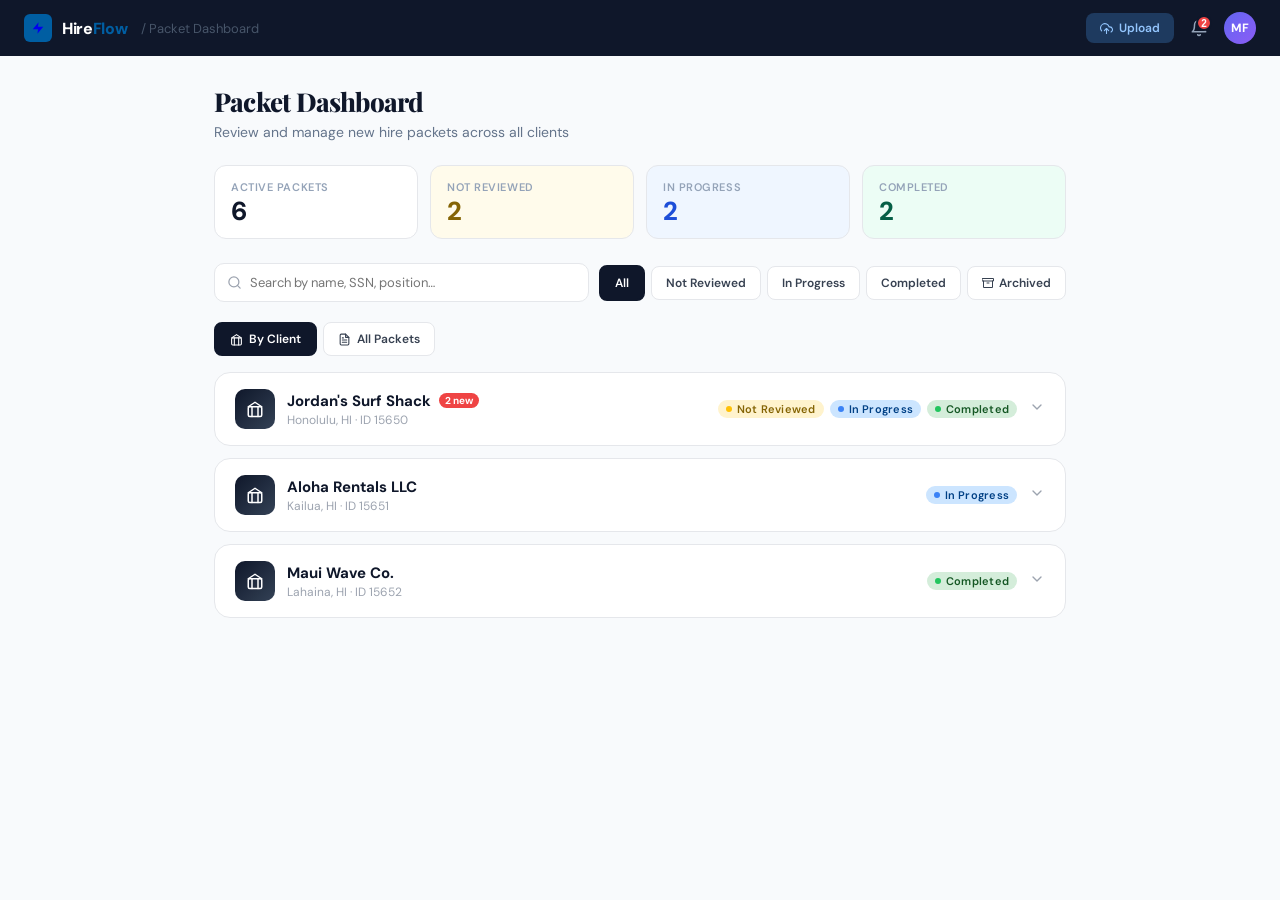
==== templates/dashboard.html @ 4848583f "Add packet dashboard as home screen with screenshots - Add dashboard.html: full packet management UI" ====
<!DOCTYPE html>
<html lang="en">
<head>
    <meta charset="UTF-8">
    <meta name="viewport" content="width=device-width, initial-scale=1.0">
    <title>HireFlow — Packet Dashboard</title>
    <link rel="preconnect" href="https://fonts.googleapis.com">
    <link rel="preconnect" href="https://fonts.gstatic.com" crossorigin>
    <link href="https://fonts.googleapis.com/css2?family=DM+Sans:wght@400;500;600;700;800&family=Playfair+Display:wght@700;800&display=swap" rel="stylesheet">
    <style>
        *, *::before, *::after { margin: 0; padding: 0; box-sizing: border-box; }
        ::-webkit-scrollbar { width: 6px; }
        ::-webkit-scrollbar-track { background: transparent; }
        ::-webkit-scrollbar-thumb { background: #E2E8F0; border-radius: 3px; }
        input:focus, textarea:focus { outline: none; }

        body {
            font-family: 'DM Sans', 'Segoe UI', system-ui, sans-serif;
            background: #F8FAFC;
            min-height: 100vh;
            color: #0F172A;
        }

        /* ── Header ── */
        .header {
            background: #0F172A;
            padding: 0 24px;
            height: 56px;
            display: flex;
            align-items: center;
            justify-content: space-between;
            position: sticky;
            top: 0;
            z-index: 100;
        }
        .header-left {
            display: flex;
            align-items: center;
            gap: 10px;
        }
        .logo {
            display: flex;
            align-items: center;
            gap: 10px;
            text-decoration: none;
        }
        .logo-icon {
            width: 28px;
            height: 28px;
            border-radius: 6px;
            background: #005EA2;
            display: flex;
            align-items: center;
            justify-content: center;
        }
        .logo-icon svg {
            width: 14px;
            height: 14px;
            fill: #fff;
        }
        .logo-wordmark {
            color: #fff;
            font-weight: 800;
            font-size: 16px;
            letter-spacing: -0.02em;
        }
        .logo-wordmark span {
            color: #005EA2;
        }
        .header-breadcrumb {
            color: #475569;
            font-size: 13px;
            margin-left: 4px;
        }
        .header-right {
            display: flex;
            align-items: center;
            gap: 8px;
        }
        .btn-upload {
            display: flex;
            align-items: center;
            gap: 6px;
            padding: 7px 14px;
            background: #1E3A5F;
            border: none;
            border-radius: 8px;
            color: #93C5FD;
            cursor: pointer;
            font-size: 12px;
            font-weight: 600;
            font-family: inherit;
            text-decoration: none;
        }
        .btn-upload:hover { background: #254a73; }
        .notif-wrapper { position: relative; }
        .btn-notif {
            position: relative;
            background: none;
            border: none;
            cursor: pointer;
            padding: 8px;
            border-radius: 8px;
            color: #94A3B8;
            display: flex;
            align-items: center;
        }
        .btn-notif:hover { background: rgba(255,255,255,0.05); }
        .notif-badge {
            position: absolute;
            top: 4px;
            right: 4px;
            width: 16px;
            height: 16px;
            border-radius: 50%;
            background: #EF4444;
            color: #fff;
            font-size: 10px;
            font-weight: 800;
            display: flex;
            align-items: center;
            justify-content: center;
            border: 2px solid #0F172A;
        }
        .avatar {
            width: 32px;
            height: 32px;
            border-radius: 50%;
            background: linear-gradient(135deg, #6366F1, #8B5CF6);
            display: flex;
            align-items: center;
            justify-content: center;
            cursor: pointer;
            color: #fff;
            font-size: 12px;
            font-weight: 700;
        }

        /* ── Notification Panel ── */
        .notif-panel {
            position: absolute;
            top: 52px;
            right: 0;
            width: 340px;
            background: #fff;
            border-radius: 14px;
            box-shadow: 0 8px 40px rgba(0,0,0,0.16);
            z-index: 999;
            overflow: hidden;
            border: 1px solid #E5E7EB;
            display: none;
        }
        .notif-panel.open { display: block; }
        .notif-panel-header {
            padding: 16px 18px 12px;
            border-bottom: 1px solid #F3F4F6;
            display: flex;
            justify-content: space-between;
            align-items: center;
        }
        .notif-panel-header span { font-weight: 700; font-size: 14px; color: #111; }
        .notif-panel-body { max-height: 320px; overflow-y: auto; }
        .notif-item {
            padding: 12px 18px;
            border-bottom: 1px solid #F9FAFB;
            cursor: pointer;
            transition: background .15s;
        }
        .notif-item:hover { background: #F9FAFB; }
        .notif-empty { padding: 24px 18px; color: #9CA3AF; font-size: 13px; text-align: center; }

        /* ── Main Content ── */
        .main-content {
            max-width: 900px;
            margin: 0 auto;
            padding: 28px 24px;
        }
        .page-title {
            font-size: 26px;
            font-weight: 800;
            color: #0F172A;
            margin: 0;
            font-family: 'Playfair Display', Georgia, serif;
            letter-spacing: -0.03em;
        }
        .page-subtitle {
            margin: 4px 0 0;
            color: #64748B;
            font-size: 14px;
        }

        /* ── Stats Grid ── */
        .stat-grid {
            display: grid;
            grid-template-columns: repeat(4, 1fr);
            gap: 12px;
            margin: 24px 0;
        }
        .stat-card {
            border: 1px solid #E5E7EB;
            border-radius: 12px;
            padding: 14px 16px;
        }
        .stat-label {
            font-size: 11px;
            color: #94A3B8;
            font-weight: 600;
            text-transform: uppercase;
            letter-spacing: 0.05em;
        }
        .stat-value {
            font-size: 26px;
            font-weight: 800;
            margin-top: 4px;
            line-height: 1;
        }

        /* ── Search + Filter Bar ── */
        .toolbar {
            display: flex;
            gap: 10px;
            margin-bottom: 20px;
            flex-wrap: wrap;
        }
        .search-box {
            flex: 1;
            min-width: 200px;
            display: flex;
            align-items: center;
            gap: 8px;
            background: #fff;
            border: 1.5px solid #E5E7EB;
            border-radius: 10px;
            padding: 0 12px;
        }
        .search-box input {
            flex: 1;
            border: none;
            background: transparent;
            font-size: 13px;
            color: #0F172A;
            padding: 10px 0;
            font-family: inherit;
        }
        .btn-clear {
            background: none;
            border: none;
            cursor: pointer;
            color: #9CA3AF;
            padding: 0;
            display: none;
        }
        .btn-clear.visible { display: block; }
        .filter-group {
            display: flex;
            gap: 6px;
            align-items: center;
            flex-wrap: wrap;
        }
        .btn-filter {
            padding: 8px 14px;
            border-radius: 8px;
            font-size: 12px;
            font-weight: 600;
            cursor: pointer;
            border: 1.5px solid #E5E7EB;
            background: #fff;
            color: #374151;
            transition: all .15s;
            font-family: inherit;
        }
        .btn-filter.active {
            border: 2px solid #0F172A;
            background: #0F172A;
            color: #fff;
        }
        .btn-archived {
            display: flex;
            align-items: center;
            gap: 5px;
        }
        .btn-archived.active {
            border-color: #6B7280;
            background: #6B7280;
            color: #fff;
        }

        /* ── View Toggle ── */
        .view-toggle {
            display: flex;
            gap: 6px;
            margin-bottom: 16px;
        }
        .btn-view {
            display: flex;
            align-items: center;
            gap: 6px;
            padding: 7px 14px;
            border-radius: 8px;
            border: 1.5px solid #E5E7EB;
            background: #fff;
            color: #374151;
            font-size: 12px;
            font-weight: 600;
            cursor: pointer;
            font-family: inherit;
        }
        .btn-view.active {
            border: 2px solid #0F172A;
            background: #0F172A;
            color: #fff;
        }

        /* ── Client Card ── */
        .client-list { display: flex; flex-direction: column; gap: 12px; }
        .client-card {
            background: #fff;
            border-radius: 16px;
            overflow: hidden;
            border: 1px solid #E5E7EB;
            transition: box-shadow .2s;
        }
        .client-card:hover { box-shadow: 0 4px 20px rgba(0,0,0,0.07); }
        .client-header {
            display: flex;
            align-items: center;
            justify-content: space-between;
            padding: 16px 20px;
            cursor: pointer;
            user-select: none;
        }
        .client-header-left {
            display: flex;
            align-items: center;
            gap: 12px;
        }
        .client-icon {
            width: 40px;
            height: 40px;
            border-radius: 10px;
            background: linear-gradient(135deg, #0F172A, #334155);
            display: flex;
            align-items: center;
            justify-content: center;
            flex-shrink: 0;
        }
        .client-name {
            font-weight: 700;
            font-size: 15px;
            color: #0F172A;
        }
        .client-meta {
            font-size: 12px;
            color: #9CA3AF;
            margin-top: 1px;
        }
        .badge-new {
            background: #EF4444;
            color: #fff;
            font-size: 10px;
            font-weight: 700;
            padding: 1px 6px;
            border-radius: 20px;
            margin-left: 8px;
        }
        .client-header-right {
            display: flex;
            align-items: center;
            gap: 12px;
        }
        .client-statuses { display: flex; gap: 6px; }
        .chevron-icon {
            color: #9CA3AF;
            transition: transform .2s;
        }
        .chevron-icon.open { transform: rotate(180deg); }

        /* ── Packet rows ── */
        .client-packets { border-top: 1px solid #F3F4F6; display: none; }
        .client-packets.open { display: block; }
        .packet-row {
            display: flex;
            align-items: center;
            justify-content: space-between;
            padding: 12px 20px 12px 72px;
            cursor: pointer;
            transition: background .15s;
        }
        .packet-row:hover { background: #F9FAFB; }
        .packet-row + .packet-row { border-top: 1px solid #F9FAFB; }
        .packet-row-left {
            display: flex;
            align-items: center;
            gap: 12px;
        }
        .packet-avatar {
            width: 32px;
            height: 32px;
            border-radius: 8px;
            background: #F1F5F9;
            display: flex;
            align-items: center;
            justify-content: center;
        }
        .packet-name { font-size: 13px; font-weight: 600; color: #0F172A; }
        .packet-meta { font-size: 11px; color: #9CA3AF; margin-top: 1px; }
        .packet-meta .missing { color: #D97706; margin-left: 6px; }
        .packet-row-right {
            display: flex;
            align-items: center;
            gap: 12px;
        }
        .packet-time { font-size: 11px; color: #CBD5E1; }

        /* ── All Packets View ── */
        .all-packets {
            background: #fff;
            border-radius: 16px;
            border: 1px solid #E5E7EB;
            overflow: hidden;
        }
        .all-packet-row {
            display: flex;
            align-items: center;
            justify-content: space-between;
            padding: 14px 20px;
            cursor: pointer;
            transition: background .15s;
        }
        .all-packet-row:hover { background: #F9FAFB; }
        .all-packet-row + .all-packet-row { border-top: 1px solid #F3F4F6; }
        .all-packet-avatar {
            width: 36px;
            height: 36px;
            border-radius: 10px;
            background: #F1F5F9;
            display: flex;
            align-items: center;
            justify-content: center;
        }
        .all-packet-name { font-size: 14px; font-weight: 700; color: #0F172A; }
        .all-packet-meta { font-size: 12px; color: #64748B; margin-top: 1px; }
        .empty-msg { padding: 40px; text-align: center; color: #9CA3AF; font-size: 14px; }

        /* ── Status Badge ── */
        .status-badge {
            display: inline-flex;
            align-items: center;
            gap: 5px;
            padding: 4px 10px;
            border-radius: 20px;
            font-size: 12px;
            font-weight: 600;
            white-space: nowrap;
            letter-spacing: 0.02em;
        }
        .status-badge.small { padding: 2px 8px; font-size: 11px; }
        .status-dot {
            width: 6px;
            height: 6px;
            border-radius: 50%;
            flex-shrink: 0;
        }

        /* ── Modal ── */
        .modal-overlay {
            position: fixed;
            inset: 0;
            background: rgba(0,0,0,0.45);
            z-index: 1000;
            display: none;
            align-items: center;
            justify-content: center;
            padding: 16px;
        }
        .modal-overlay.open { display: flex; }
        .modal {
            background: #fff;
            border-radius: 18px;
            width: 100%;
            max-width: 640px;
            max-height: 90vh;
            overflow-y: auto;
            box-shadow: 0 20px 60px rgba(0,0,0,0.25);
        }
        .modal-header {
            padding: 22px 24px 16px;
            border-bottom: 1px solid #F3F4F6;
            display: flex;
            justify-content: space-between;
            align-items: flex-start;
        }
        .modal-title {
            font-size: 20px;
            font-weight: 800;
            color: #0F172A;
            font-family: 'Playfair Display', Georgia, serif;
        }
        .modal-subtitle { font-size: 13px; color: #6B7280; margin-top: 3px; }
        .modal-actions { display: flex; gap: 8px; align-items: center; }
        .btn-edit {
            display: flex;
            align-items: center;
            gap: 5px;
            padding: 6px 12px;
            border-radius: 8px;
            border: 1px solid #E5E7EB;
            background: #fff;
            color: #374151;
            cursor: pointer;
            font-size: 12px;
            font-weight: 600;
            font-family: inherit;
        }
        .btn-edit.active { background: #0F172A; color: #fff; border-color: #0F172A; }
        .btn-modal-close {
            background: #F3F4F6;
            border: none;
            border-radius: 8px;
            padding: 8px;
            cursor: pointer;
        }
        .modal-body { padding: 20px 24px; display: grid; gap: 20px; }
        .info-grid { display: grid; grid-template-columns: 1fr 1fr; gap: 12px; }
        .info-cell {
            background: #F9FAFB;
            border-radius: 10px;
            padding: 10px 14px;
        }
        .info-label {
            font-size: 11px;
            color: #9CA3AF;
            font-weight: 600;
            text-transform: uppercase;
            letter-spacing: 0.05em;
            margin-bottom: 3px;
        }
        .info-value { font-size: 13px; font-weight: 600; color: #111; }
        .section-label {
            font-size: 11px;
            color: #9CA3AF;
            font-weight: 600;
            text-transform: uppercase;
            letter-spacing: 0.05em;
            margin-bottom: 8px;
        }
        .status-options { display: flex; gap: 8px; flex-wrap: wrap; }
        .btn-status-option {
            padding: 6px 14px;
            border-radius: 20px;
            font-size: 12px;
            font-weight: 600;
            cursor: pointer;
            border: 2px solid #E5E7EB;
            background: #fff;
            color: #374151;
            font-family: inherit;
        }
        .btn-status-option.active {
            border-color: #0F172A;
            background: #0F172A;
            color: #fff;
        }
        .form-tags { display: flex; flex-wrap: wrap; gap: 6px; }
        .form-tag {
            display: flex;
            align-items: center;
            gap: 4px;
            padding: 4px 10px;
            border-radius: 8px;
            font-size: 12px;
            font-weight: 500;
        }
        .form-tag.complete { background: #ECFDF5; color: #065F46; }
        .form-tag.missing { background: #FEF3C7; color: #92400E; }
        .notes-display {
            background: #F9FAFB;
            border-radius: 10px;
            padding: 10px 14px;
            font-size: 13px;
            color: #374151;
            min-height: 48px;
        }
        .notes-display.empty { color: #9CA3AF; }
        .notes-textarea {
            width: 100%;
            min-height: 80px;
            padding: 10px 12px;
            border-radius: 10px;
            border: 1.5px solid #E5E7EB;
            font-size: 13px;
            font-family: inherit;
            resize: vertical;
        }
        .btn-save {
            background: #0F172A;
            color: #fff;
            border: none;
            border-radius: 10px;
            padding: 12px 20px;
            font-weight: 700;
            font-size: 14px;
            cursor: pointer;
            display: flex;
            align-items: center;
            gap: 8px;
            justify-content: center;
            font-family: inherit;
        }
        .btn-save:hover { background: #1e293b; }

        @media (max-width: 768px) {
            .stat-grid { grid-template-columns: 1fr 1fr !important; }
            .main-content { padding: 16px !important; }
            .info-grid { grid-template-columns: 1fr !important; }
            .packet-row { padding-left: 20px; }
        }
    </style>
</head>
<body>

<!-- ── Header ── -->
<header class="header">
    <div class="header-left">
        <a href="/" class="logo">
            <div class="logo-icon">
                <svg viewBox="0 0 24 24"><path d="M13 2L3 14h9l-1 8 10-12h-9l1-8z" fill="currentColor"/></svg>
            </div>
            <div class="logo-wordmark">Hire<span>Flow</span></div>
        </a>
        <span class="header-breadcrumb">/ Packet Dashboard</span>
    </div>
    <div class="header-right">
        <a href="/upload" class="btn-upload">
            <svg width="13" height="13" viewBox="0 0 24 24" fill="none" stroke="currentColor" stroke-width="2" stroke-linecap="round" stroke-linejoin="round"><polyline points="16 16 12 12 8 16"/><line x1="12" y1="12" x2="12" y2="21"/><path d="M20.39 18.39A5 5 0 0 0 18 9h-1.26A8 8 0 1 0 3 16.3"/></svg>
            Upload
        </a>
        <div class="notif-wrapper" id="notifWrapper">
            <button class="btn-notif" id="notifBtn">
                <svg width="18" height="18" viewBox="0 0 24 24" fill="none" stroke="currentColor" stroke-width="2" stroke-linecap="round" stroke-linejoin="round"><path d="M18 8A6 6 0 0 0 6 8c0 7-3 9-3 9h18s-3-2-3-9"/><path d="M13.73 21a2 2 0 0 1-3.46 0"/></svg>
                <span class="notif-badge" id="notifBadge" style="display:none;"></span>
            </button>
            <div class="notif-panel" id="notifPanel">
                <div class="notif-panel-header">
                    <span>Notifications</span>
                    <button onclick="closeNotifications()" style="background:none;border:none;cursor:pointer;color:#9CA3AF;">
                        <svg width="14" height="14" viewBox="0 0 24 24" fill="none" stroke="currentColor" stroke-width="2" stroke-linecap="round" stroke-linejoin="round"><line x1="18" y1="6" x2="6" y2="18"/><line x1="6" y1="6" x2="18" y2="18"/></svg>
                    </button>
                </div>
                <div class="notif-panel-body" id="notifBody"></div>
            </div>
        </div>
        <div class="avatar">MF</div>
    </div>
</header>

<!-- ── Main Content ── -->
<div class="main-content">
    <div style="margin-bottom:24px;">
        <h1 class="page-title">Packet Dashboard</h1>
        <p class="page-subtitle">Review and manage new hire packets across all clients</p>
    </div>

    <!-- Stats -->
    <div class="stat-grid" id="statsGrid"></div>

    <!-- Toolbar -->
    <div class="toolbar">
        <div class="search-box">
            <svg width="15" height="15" viewBox="0 0 24 24" fill="none" stroke="#9CA3AF" stroke-width="2" stroke-linecap="round" stroke-linejoin="round"><circle cx="11" cy="11" r="8"/><line x1="21" y1="21" x2="16.65" y2="16.65"/></svg>
            <input type="text" id="searchInput" placeholder="Search by name, SSN, position…">
            <button class="btn-clear" id="searchClear" onclick="clearSearch()">
                <svg width="13" height="13" viewBox="0 0 24 24" fill="none" stroke="currentColor" stroke-width="2" stroke-linecap="round" stroke-linejoin="round"><line x1="18" y1="6" x2="6" y2="18"/><line x1="6" y1="6" x2="18" y2="18"/></svg>
            </button>
        </div>
        <div class="filter-group" id="filterGroup"></div>
    </div>

    <!-- View Toggle -->
    <div class="view-toggle" id="viewToggle"></div>

    <!-- Client View -->
    <div id="clientView" class="client-list"></div>

    <!-- All Packets View -->
    <div id="allView" class="all-packets" style="display:none;"></div>
</div>

<!-- ── Modal ── -->
<div class="modal-overlay" id="modalOverlay">
    <div class="modal" id="modalContent">
        <div class="modal-header">
            <div>
                <div class="modal-title" id="modalTitle"></div>
                <div class="modal-subtitle" id="modalSubtitle"></div>
            </div>
            <div class="modal-actions">
                <button class="btn-edit" id="btnEdit"></button>
                <button class="btn-modal-close" id="btnModalClose">
                    <svg width="14" height="14" viewBox="0 0 24 24" fill="none" stroke="#374151" stroke-width="2" stroke-linecap="round" stroke-linejoin="round"><line x1="18" y1="6" x2="6" y2="18"/><line x1="6" y1="6" x2="18" y2="18"/></svg>
                </button>
            </div>
        </div>
        <div class="modal-body" id="modalBody"></div>
    </div>
</div>

<script>
(function() {
    "use strict";

    // ─── Data ─────────────────────────────────────────────────────────────
    var STATUSES = ["Not Reviewed", "In Progress", "Completed", "Archived"];
    var STATUS_COLORS = {
        "Not Reviewed": { bg: "#FFF3CD", text: "#856404", dot: "#FFC107" },
        "In Progress":  { bg: "#CCE5FF", text: "#004085", dot: "#3B82F6" },
        "Completed":    { bg: "#D4EDDA", text: "#155724", dot: "#22C55E" },
        "Archived":     { bg: "#E2E3E5", text: "#383D41", dot: "#9CA3AF" },
    };
    var CLIENTS = [
        { id: "15650", name: "Jordan's Surf Shack", location: "Honolulu, HI", active: 4 },
        { id: "15651", name: "Aloha Rentals LLC",   location: "Kailua, HI",   active: 2 },
        { id: "15652", name: "Maui Wave Co.",        location: "Lahaina, HI",  active: 1 },
    ];
    var packets = [
        { id:"p1", clientId:"15650", clientName:"Jordan's Surf Shack", employeeName:"LeBron James", ssn:"***-**-3452", position:"Retail Worker", type:"Full Time", status:"Completed", uploadDate:"2026-03-01", forms:["Employment Form","Form I-9","W-4","HW-4","HC-5","Direct Deposit"], missingForms:[], notes:"All forms complete. Direct deposit set to paper copies." },
        { id:"p2", clientId:"15650", clientName:"Jordan's Surf Shack", employeeName:"Taylor Swift", ssn:"***-**-8312", position:"Instructor", type:"Full Time", status:"In Progress", uploadDate:"2026-03-10", forms:["Employment Form","Form I-9","W-4","HW-4","HC-5","Direct Deposit","Handbook Ack."], missingForms:[], notes:"W-4 dependent credit noted ($2,000). HW-4 allowances = 5." },
        { id:"p3", clientId:"15650", clientName:"Jordan's Surf Shack", employeeName:"Kai Makoa", ssn:"***-**-7891", position:"Owner", type:"Full Time", status:"Not Reviewed", uploadDate:"2026-03-13", forms:["Employment Form","Form I-9"], missingForms:["W-4","HW-4","Direct Deposit"], notes:"" },
        { id:"p4", clientId:"15650", clientName:"Jordan's Surf Shack", employeeName:"Lena Cruz", ssn:"***-**-4421", position:"Retail Worker", type:"Part Time", status:"Not Reviewed", uploadDate:"2026-03-14", forms:["Employment Form","W-4"], missingForms:["Form I-9","HW-4"], notes:"" },
        { id:"p5", clientId:"15651", clientName:"Aloha Rentals LLC", employeeName:"Marcus Reyes", ssn:"***-**-2209", position:"Manager", type:"Full Time", status:"In Progress", uploadDate:"2026-03-08", forms:["Employment Form","Form I-9","W-4","HW-4"], missingForms:["Direct Deposit"], notes:"Awaiting direct deposit form." },
        { id:"p6", clientId:"15651", clientName:"Aloha Rentals LLC", employeeName:"Sofia Nakamura", ssn:"***-**-3317", position:"Associate", type:"Part Time", status:"Archived", uploadDate:"2026-01-15", forms:["Employment Form","Form I-9","W-4","HW-4","Direct Deposit"], missingForms:[], notes:"Terminated 2026-02-28. Archived." },
        { id:"p7", clientId:"15652", clientName:"Maui Wave Co.", employeeName:"Jordan Hale", ssn:"***-**-5593", position:"Instructor", type:"Full Time", status:"Completed", uploadDate:"2026-02-20", forms:["Employment Form","Form I-9","W-4","HW-4","HC-5","Direct Deposit","Handbook Ack."], missingForms:[], notes:"" },
    ];

    // ─── State ────────────────────────────────────────────────────────────
    var searchQuery = "";
    var filterStatus = "All";
    var showArchived = false;
    var activeView = "clients";
    var selectedPacket = null;
    var editMode = false;
    var editStatus = "";
    var editNotes = "";
    var openClients = {};
    var NOW = new Date("2026-03-15");

    // ─── DOM refs ─────────────────────────────────────────────────────────
    var $ = function(id) { return document.getElementById(id); };

    // ─── Helpers ──────────────────────────────────────────────────────────
    function esc(str) {
        var div = document.createElement("div");
        div.textContent = str;
        return div.innerHTML;
    }

    function timeSince(dateStr) {
        var d = new Date(dateStr);
        var days = Math.floor((NOW - d) / 86400000);
        if (days === 0) return "Today";
        if (days === 1) return "Yesterday";
        if (days < 7) return days + "d ago";
        return d.toLocaleDateString("en-US", { month: "short", day: "numeric" });
    }

    function statusBadgeHTML(status, small) {
        var c = STATUS_COLORS[status] || STATUS_COLORS["Not Reviewed"];
        return '<span class="status-badge' + (small ? ' small' : '') + '" style="background:' + c.bg + ';color:' + c.text + '"><span class="status-dot" style="background:' + c.dot + '"></span>' + esc(status) + '</span>';
    }

    function svgIcon(name, size, color) {
        size = size || 16; color = color || "currentColor";
        var icons = {
            check: '<polyline points="20 6 9 17 4 12"/>',
            alert: '<circle cx="12" cy="12" r="10"/><line x1="12" y1="8" x2="12" y2="12"/><line x1="12" y1="16" x2="12.01" y2="16"/>',
            user: '<path d="M20 21v-2a4 4 0 0 0-4-4H8a4 4 0 0 0-4 4v2"/><circle cx="12" cy="7" r="4"/>',
            building: '<rect x="3" y="9" width="18" height="13" rx="2"/><path d="M8 22V9"/><path d="M16 22V9"/><path d="M3 9l9-6 9 6"/>',
            chevronRight: '<polyline points="9 18 15 12 9 6"/>',
            chevronDown: '<polyline points="6 9 12 15 18 9"/>',
            fileText: '<path d="M14 2H6a2 2 0 0 0-2 2v16a2 2 0 0 0 2 2h12a2 2 0 0 0 2-2V8z"/><polyline points="14 2 14 8 20 8"/><line x1="16" y1="13" x2="8" y2="13"/><line x1="16" y1="17" x2="8" y2="17"/><polyline points="10 9 9 9 8 9"/>',
            archive: '<polyline points="21 8 21 21 3 21 3 8"/><rect x="1" y="3" width="22" height="5"/><line x1="10" y1="12" x2="14" y2="12"/>',
            eye: '<path d="M1 12s4-8 11-8 11 8 11 8-4 8-11 8-11-8-11-8z"/><circle cx="12" cy="12" r="3"/>',
            edit: '<path d="M11 4H4a2 2 0 0 0-2 2v14a2 2 0 0 0 2 2h14a2 2 0 0 0 2-2v-7"/><path d="M18.5 2.5a2.121 2.121 0 0 1 3 3L12 15l-4 1 1-4 9.5-9.5z"/>',
        };
        return '<svg width="' + size + '" height="' + size + '" viewBox="0 0 24 24" fill="none" stroke="' + color + '" stroke-width="2" stroke-linecap="round" stroke-linejoin="round">' + (icons[name] || '') + '</svg>';
    }

    function isNew(p) {
        return (NOW - new Date(p.uploadDate)) / 86400000 <= 3 && p.status !== "Archived";
    }

    function getFilteredPackets() {
        return packets.filter(function(p) {
            var q = searchQuery.toLowerCase();
            if (q && !(
                p.employeeName.toLowerCase().indexOf(q) >= 0 ||
                p.ssn.indexOf(q) >= 0 ||
                p.clientName.toLowerCase().indexOf(q) >= 0 ||
                p.position.toLowerCase().indexOf(q) >= 0
            )) return false;
            if (!showArchived && p.status === "Archived") return false;
            if (filterStatus !== "All" && p.status !== filterStatus) return false;
            return true;
        });
    }

    // ─── Render Stats ─────────────────────────────────────────────────────
    function renderStats() {
        var active = packets.filter(function(p) { return p.status !== "Archived"; }).length;
        var nr = packets.filter(function(p) { return p.status === "Not Reviewed"; }).length;
        var ip = packets.filter(function(p) { return p.status === "In Progress"; }).length;
        var done = packets.filter(function(p) { return p.status === "Completed"; }).length;
        var stats = [
            { label: "Active Packets", value: active, color: "#0F172A", bg: "#fff" },
            { label: "Not Reviewed", value: nr, color: "#856404", bg: "#FFFBEB" },
            { label: "In Progress", value: ip, color: "#1D4ED8", bg: "#EFF6FF" },
            { label: "Completed", value: done, color: "#065F46", bg: "#ECFDF5" },
        ];
        $("statsGrid").innerHTML = stats.map(function(s) {
            return '<div class="stat-card" style="background:' + s.bg + '"><div class="stat-label">' + esc(s.label) + '</div><div class="stat-value" style="color:' + s.color + '">' + s.value + '</div></div>';
        }).join("");
    }

    // ─── Render Notifications ─────────────────────────────────────────────
    function renderNotifications() {
        var newOnes = packets.filter(function(p) { return (NOW - new Date(p.uploadDate)) / 86400000 <= 3; });
        var badge = $("notifBadge");
        if (newOnes.length > 0) { badge.textContent = newOnes.length; badge.style.display = "flex"; }
        else { badge.style.display = "none"; }

        var body = $("notifBody");
        if (newOnes.length === 0) {
            body.innerHTML = '<div class="notif-empty">No new notifications</div>';
            return;
        }
        body.innerHTML = newOnes.map(function(p) {
            return '<div class="notif-item" data-packet-id="' + esc(p.id) + '">' +
                '<div style="display:flex;justify-content:space-between;align-items:flex-start;">' +
                    '<div>' +
                        '<div style="font-size:13px;font-weight:600;color:#111;">New packet: ' + esc(p.employeeName) + '</div>' +
                        '<div style="font-size:12px;color:#6B7280;margin-top:2px;">' + esc(p.clientName) + '</div>' +
                    '</div>' +
                    '<div style="display:flex;flex-direction:column;align-items:flex-end;gap:4px;">' +
                        statusBadgeHTML(p.status, true) +
                        '<span style="font-size:11px;color:#9CA3AF;">' + esc(timeSince(p.uploadDate)) + '</span>' +
                    '</div>' +
                '</div>' +
                (p.missingForms.length > 0 ? '<div style="margin-top:6px;display:flex;align-items:center;gap:4px;color:#D97706;font-size:11px;">' + svgIcon('alert',11,'#D97706') + ' ' + p.missingForms.length + ' missing form' + (p.missingForms.length>1?'s':'') + '</div>' : '') +
            '</div>';
        }).join("");

        // Attach click handlers via delegation
        body.onclick = function(e) {
            var item = e.target.closest('.notif-item');
            if (item) {
                openPacket(item.getAttribute('data-packet-id'));
                closeNotifications();
            }
        };
    }

    // ─── Render Filter Bar ────────────────────────────────────────────────
    function renderFilters() {
        var statuses = ["All", "Not Reviewed", "In Progress", "Completed"];
        var group = $("filterGroup");
        group.innerHTML = statuses.map(function(s) {
            return '<button class="btn-filter' + (filterStatus === s ? ' active' : '') + '" data-filter="' + esc(s) + '">' + esc(s) + '</button>';
        }).join("") +
        '<button class="btn-filter btn-archived' + (showArchived ? ' active' : '') + '" id="btnArchived">' +
            svgIcon('archive', 12, showArchived ? '#fff' : '#374151') + ' Archived</button>';

        // Attach handlers
        group.querySelectorAll('[data-filter]').forEach(function(btn) {
            btn.addEventListener('click', function() { setFilter(this.getAttribute('data-filter')); });
        });
        $("btnArchived").addEventListener('click', toggleArchived);
    }

    // ─── Render View Toggle ───────────────────────────────────────────────
    function renderViewToggle() {
        var views = [["clients", "building", "By Client"], ["all", "fileText", "All Packets"]];
        $("viewToggle").innerHTML = views.map(function(v) {
            return '<button class="btn-view' + (activeView === v[0] ? ' active' : '') + '" data-view="' + v[0] + '">' +
                svgIcon(v[1], 13, activeView === v[0] ? '#fff' : '#374151') + ' ' + esc(v[2]) + '</button>';
        }).join("");
        $("viewToggle").querySelectorAll('[data-view]').forEach(function(btn) {
            btn.addEventListener('click', function() { setView(this.getAttribute('data-view')); });
        });
    }

    // ─── Render Client View ───────────────────────────────────────────────
    function renderClientView() {
        var dp = getFilteredPackets();
        var container = $("clientView");
        container.style.display = activeView === "clients" ? "flex" : "none";
        if (activeView !== "clients") return;

        container.innerHTML = CLIENTS.map(function(client) {
            var clientPackets = packets.filter(function(p) { return p.clientId === client.id; });
            var hasFiltered = dp.some(function(p) { return p.clientId === client.id; });
            if (searchQuery && !hasFiltered) return '';

            var counts = {};
            STATUSES.forEach(function(s) { counts[s] = clientPackets.filter(function(p) { return p.status === s; }).length; });
            var newCount = clientPackets.filter(isNew).length;
            var isOpen = openClients[client.id];
            var filteredPackets = dp.filter(function(p) { return p.clientId === client.id; });

            var badges = Object.keys(counts)
                .filter(function(s) { return counts[s] > 0 && s !== "Archived"; })
                .map(function(s) { return statusBadgeHTML(s, true); }).join("");

            var packetRows = "";
            if (isOpen) {
                if (filteredPackets.length === 0) {
                    packetRows = '<div style="padding:20px;color:#9CA3AF;font-size:13px;text-align:center;">No packets match this filter</div>';
                } else {
                    packetRows = filteredPackets.map(function(p) {
                        return '<div class="packet-row" data-packet-id="' + esc(p.id) + '">' +
                            '<div class="packet-row-left">' +
                                '<div class="packet-avatar">' + svgIcon('user', 14, '#64748B') + '</div>' +
                                '<div>' +
                                    '<div class="packet-name">' + esc(p.employeeName) + '</div>' +
                                    '<div class="packet-meta">' + esc(p.position) + ' &middot; ' + esc(p.type) +
                                        (p.missingForms.length > 0 ? '<span class="missing">\u26A0 ' + p.missingForms.length + ' missing</span>' : '') +
                                    '</div>' +
                                '</div>' +
                            '</div>' +
                            '<div class="packet-row-right">' +
                                statusBadgeHTML(p.status, true) +
                                '<span class="packet-time">' + esc(timeSince(p.uploadDate)) + '</span>' +
                                svgIcon('chevronRight', 14, '#CBD5E1') +
                            '</div>' +
                        '</div>';
                    }).join("");
                }
            }

            return '<div class="client-card" data-client-id="' + esc(client.id) + '">' +
                '<div class="client-header">' +
                    '<div class="client-header-left">' +
                        '<div class="client-icon">' + svgIcon('building', 18, '#fff') + '</div>' +
                        '<div>' +
                            '<div style="display:flex;align-items:center;">' +
                                '<span class="client-name">' + esc(client.name) + '</span>' +
                                (newCount > 0 ? '<span class="badge-new">' + newCount + ' new</span>' : '') +
                            '</div>' +
                            '<div class="client-meta">' + esc(client.location) + ' &middot; ID ' + esc(client.id) + '</div>' +
                        '</div>' +
                    '</div>' +
                    '<div class="client-header-right">' +
                        '<div class="client-statuses">' + badges + '</div>' +
                        '<div class="chevron-icon' + (isOpen ? ' open' : '') + '">' + svgIcon('chevronDown', 16) + '</div>' +
                    '</div>' +
                '</div>' +
                '<div class="client-packets' + (isOpen ? ' open' : '') + '">' + packetRows + '</div>' +
            '</div>';
        }).join("");

        // Event delegation for client view
        container.onclick = function(e) {
            var packetRow = e.target.closest('.packet-row');
            if (packetRow) {
                e.stopPropagation();
                openPacket(packetRow.getAttribute('data-packet-id'));
                return;
            }
            var clientHeader = e.target.closest('.client-header');
            if (clientHeader) {
                var card = clientHeader.closest('.client-card');
                if (card) toggleClient(card.getAttribute('data-client-id'));
            }
        };
    }

    // ─── Render All Packets View ──────────────────────────────────────────
    function renderAllView() {
        var container = $("allView");
        container.style.display = activeView === "all" ? "block" : "none";
        if (activeView !== "all") return;

        var dp = getFilteredPackets();
        if (dp.length === 0) {
            container.innerHTML = '<div class="empty-msg">No packets match your search or filters.</div>';
            return;
        }
        container.innerHTML = dp.map(function(p) {
            return '<div class="all-packet-row" data-packet-id="' + esc(p.id) + '">' +
                '<div style="display:flex;align-items:center;gap:12px;">' +
                    '<div class="all-packet-avatar">' + svgIcon('user', 16, '#64748B') + '</div>' +
                    '<div>' +
                        '<div class="all-packet-name">' + esc(p.employeeName) + '</div>' +
                        '<div class="all-packet-meta">' + esc(p.clientName) + ' &middot; ' + esc(p.position) + ' &middot; ' + esc(p.type) +
                            (p.missingForms.length > 0 ? '<span style="color:#D97706;margin-left:6px;">\u26A0 ' + p.missingForms.length + ' missing</span>' : '') +
                        '</div>' +
                    '</div>' +
                '</div>' +
                '<div style="display:flex;align-items:center;gap:10px;">' +
                    statusBadgeHTML(p.status, true) +
                    svgIcon('chevronRight', 14, '#CBD5E1') +
                '</div>' +
            '</div>';
        }).join("");

        container.onclick = function(e) {
            var row = e.target.closest('.all-packet-row');
            if (row) openPacket(row.getAttribute('data-packet-id'));
        };
    }

    // ─── Modal ────────────────────────────────────────────────────────────
    function openPacket(id) {
        selectedPacket = packets.find(function(p) { return p.id === id; });
        if (!selectedPacket) return;
        editMode = false;
        editStatus = selectedPacket.status;
        editNotes = selectedPacket.notes;
        renderModal();
        $("modalOverlay").classList.add("open");
    }

    function closeModal() {
        $("modalOverlay").classList.remove("open");
        selectedPacket = null;
    }

    function toggleEdit() {
        editMode = !editMode;
        renderModal();
    }

    function renderModal() {
        if (!selectedPacket) return;
        var p = selectedPacket;
        $("modalTitle").textContent = p.employeeName;
        $("modalSubtitle").textContent = p.clientName + " \u00B7 Uploaded " + timeSince(p.uploadDate);

        var btnEdit = $("btnEdit");
        btnEdit.className = "btn-edit" + (editMode ? " active" : "");
        btnEdit.innerHTML = svgIcon(editMode ? 'eye' : 'edit', 13) + ' ' + (editMode ? 'View' : 'Edit');

        var uploadFormatted = new Date(p.uploadDate).toLocaleDateString("en-US", { month: "long", day: "numeric", year: "numeric" });

        var infoFields = [["Position", p.position], ["Employment Type", p.type], ["SSN (masked)", p.ssn], ["Upload Date", uploadFormatted]];
        var html = '<div class="info-grid">' +
            infoFields.map(function(f) {
                return '<div class="info-cell"><div class="info-label">' + esc(f[0]) + '</div><div class="info-value">' + esc(f[1]) + '</div></div>';
            }).join("") +
        '</div>';

        html += '<div><div class="section-label">Status</div>';
        if (editMode) {
            html += '<div class="status-options">' + STATUSES.map(function(s) {
                return '<button class="btn-status-option' + (editStatus === s ? ' active' : '') + '" data-status="' + esc(s) + '">' + esc(s) + '</button>';
            }).join("") + '</div>';
        } else {
            html += statusBadgeHTML(p.status);
        }
        html += '</div>';

        html += '<div><div class="section-label">Submitted Forms</div><div class="form-tags">' +
            p.forms.map(function(f) { return '<span class="form-tag complete">' + svgIcon('check',11,'#10B981') + ' ' + esc(f) + '</span>'; }).join("") +
        '</div></div>';

        if (p.missingForms.length > 0) {
            html += '<div><div class="section-label">Missing Forms</div><div class="form-tags">' +
                p.missingForms.map(function(f) { return '<span class="form-tag missing">' + svgIcon('alert',11,'#D97706') + ' ' + esc(f) + '</span>'; }).join("") +
            '</div></div>';
        }

        html += '<div><div class="section-label">Notes</div>';
        if (editMode) {
            html += '<textarea class="notes-textarea" id="notesTextarea" placeholder="Add internal notes...">' + esc(editNotes) + '</textarea>';
        } else {
            html += '<div class="notes-display' + (p.notes ? '' : ' empty') + '">' + (p.notes ? esc(p.notes) : 'No notes added.') + '</div>';
        }
        html += '</div>';

        if (editMode) {
            html += '<button class="btn-save" id="btnSave">' + svgIcon('check',15,'#fff') + ' Save Changes</button>';
        }

        $("modalBody").innerHTML = html;

        // Attach modal event handlers
        if (editMode) {
            $("modalBody").querySelectorAll('[data-status]').forEach(function(btn) {
                btn.addEventListener('click', function() {
                    editStatus = this.getAttribute('data-status');
                    renderModal();
                });
            });
            var saveBtn = $("btnSave");
            if (saveBtn) saveBtn.addEventListener('click', saveChanges);
        }
    }

    function saveChanges() {
        if (!selectedPacket) return;
        var textarea = $("notesTextarea");
        if (textarea) editNotes = textarea.value;
        var idx = -1;
        for (var i = 0; i < packets.length; i++) {
            if (packets[i].id === selectedPacket.id) { idx = i; break; }
        }
        if (idx >= 0) {
            packets[idx].status = editStatus;
            packets[idx].notes = editNotes;
            selectedPacket = packets[idx];
        }
        editMode = false;
        renderAll();
        renderModal();
    }

    // ─── Actions ──────────────────────────────────────────────────────────
    function setFilter(s) { filterStatus = s; renderAll(); }
    function toggleArchived() { showArchived = !showArchived; renderAll(); }
    function setView(v) { activeView = v; renderAll(); }
    function toggleClient(id) { openClients[id] = !openClients[id]; renderClientView(); }
    function closeNotifications() { $("notifPanel").classList.remove("open"); }

    function clearSearch() {
        searchQuery = "";
        $("searchInput").value = "";
        $("searchClear").classList.remove("visible");
        renderAll();
    }

    // ─── Render All ───────────────────────────────────────────────────────
    function renderAll() {
        renderStats();
        renderNotifications();
        renderFilters();
        renderViewToggle();
        renderClientView();
        renderAllView();
    }

    // ─── Init ─────────────────────────────────────────────────────────────
    $("searchInput").addEventListener("input", function(e) {
        searchQuery = e.target.value;
        $("searchClear").classList.toggle("visible", !!searchQuery);
        renderAll();
    });

    $("searchClear").addEventListener("click", clearSearch);

    $("notifBtn").addEventListener("click", function() {
        $("notifPanel").classList.toggle("open");
    });

    $("modalOverlay").addEventListener("click", function(e) {
        if (e.target === $("modalOverlay")) closeModal();
    });

    $("btnEdit").addEventListener("click", toggleEdit);
    $("btnModalClose").addEventListener("click", closeModal);

    document.addEventListener("mousedown", function(e) {
        var wrapper = $("notifWrapper");
        if (!wrapper.contains(e.target)) closeNotifications();
    });

    renderAll();
})();
</script>
</body>
</html>
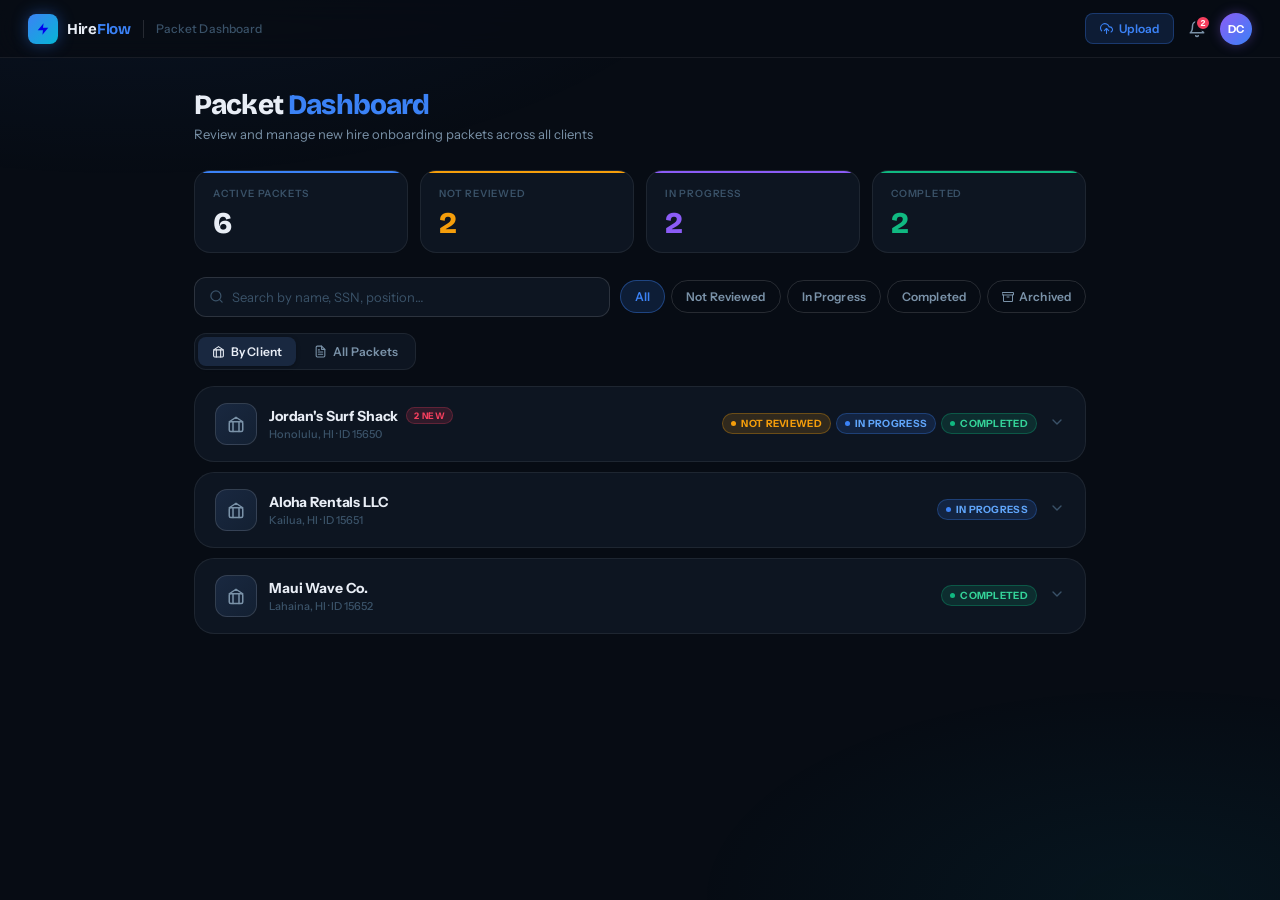
==== commit f501266d: "Update dashboard UI, review page, app routes, and add scripts + sample packets - Revamped dashboard." ====
--- a/templates/dashboard.html
+++ b/templates/dashboard.html
@@ -6,26 +6,72 @@
     <title>HireFlow — Packet Dashboard</title>
     <link rel="preconnect" href="https://fonts.googleapis.com">
     <link rel="preconnect" href="https://fonts.gstatic.com" crossorigin>
-    <link href="https://fonts.googleapis.com/css2?family=DM+Sans:wght@400;500;600;700;800&family=Playfair+Display:wght@700;800&display=swap" rel="stylesheet">
+    <link href="https://fonts.googleapis.com/css2?family=Bricolage+Grotesque:opsz,wght@12..96,400;12..96,500;12..96,600;12..96,700;12..96,800&family=Instrument+Sans:wght@400;500;600;700&display=swap" rel="stylesheet">
     <style>
+        :root {
+            --bg:        #070C14;
+            --surf:      #0D1521;
+            --surf-2:    #132032;
+            --surf-3:    #192840;
+            --border:    rgba(255,255,255,0.07);
+            --border-hi: rgba(255,255,255,0.13);
+            --accent:    #3B82F6;
+            --accent-lo: rgba(59,130,246,0.15);
+            --cyan:      #06B6D4;
+            --amber:     #F59E0B;
+            --amber-lo:  rgba(245,158,11,0.15);
+            --violet:    #8B5CF6;
+            --violet-lo: rgba(139,92,246,0.15);
+            --green:     #10B981;
+            --green-lo:  rgba(16,185,129,0.15);
+            --red:       #F43F5E;
+            --red-lo:    rgba(244,63,94,0.15);
+            --t1:        #E8EDF5;
+            --t2:        #7A92A8;
+            --t3:        #3A5268;
+            --font-head: 'Bricolage Grotesque', Georgia, serif;
+            --font-body: 'Instrument Sans', system-ui, sans-serif;
+            --r-sm:      8px;
+            --r-md:      12px;
+            --r-lg:      16px;
+            --r-xl:      20px;
+            --shadow:    0 4px 24px rgba(0,0,0,0.4);
+            --shadow-lg: 0 12px 48px rgba(0,0,0,0.6);
+        }
         *, *::before, *::after { margin: 0; padding: 0; box-sizing: border-box; }
-        ::-webkit-scrollbar { width: 6px; }
+        ::-webkit-scrollbar { width: 5px; height: 5px; }
         ::-webkit-scrollbar-track { background: transparent; }
-        ::-webkit-scrollbar-thumb { background: #E2E8F0; border-radius: 3px; }
-        input:focus, textarea:focus { outline: none; }
+        ::-webkit-scrollbar-thumb { background: var(--surf-3); border-radius: 10px; }
+        ::-webkit-scrollbar-thumb:hover { background: var(--t3); }
+        input:focus, textarea:focus, button:focus { outline: none; }
 
         body {
-            font-family: 'DM Sans', 'Segoe UI', system-ui, sans-serif;
-            background: #F8FAFC;
+            font-family: var(--font-body);
+            background: var(--bg);
             min-height: 100vh;
-            color: #0F172A;
+            color: var(--t1);
+            position: relative;
+            overflow-x: hidden;
+        }
+        body::before {
+            content: '';
+            position: fixed;
+            inset: 0;
+            background-image:
+                radial-gradient(ellipse 80% 50% at 10% -10%, rgba(59,130,246,0.08) 0%, transparent 60%),
+                radial-gradient(ellipse 60% 40% at 90% 100%, rgba(6,182,212,0.06) 0%, transparent 60%);
+            pointer-events: none;
+            z-index: 0;
         }
 
         /* ── Header ── */
         .header {
-            background: #0F172A;
-            padding: 0 24px;
-            height: 56px;
+            background: rgba(7,12,20,0.88);
+            backdrop-filter: blur(20px);
+            -webkit-backdrop-filter: blur(20px);
+            border-bottom: 1px solid var(--border);
+            padding: 0 28px;
+            height: 58px;
             display: flex;
             align-items: center;
             justify-content: space-between;
@@ -36,19 +82,20 @@
         .header-left {
             display: flex;
             align-items: center;
-            gap: 10px;
+            gap: 12px;
         }
         .logo {
             display: flex;
             align-items: center;
-            gap: 10px;
+            gap: 9px;
             text-decoration: none;
         }
         .logo-icon {
-            width: 28px;
-            height: 28px;
-            border-radius: 6px;
-            background: #005EA2;
+            width: 30px;
+            height: 30px;
+            border-radius: var(--r-sm);
+            background: linear-gradient(135deg, var(--accent) 0%, var(--cyan) 100%);
+            box-shadow: 0 0 16px rgba(59,130,246,0.4);
             display: flex;
             align-items: center;
             justify-content: center;
@@ -59,40 +106,47 @@
             fill: #fff;
         }
         .logo-wordmark {
-            color: #fff;
-            font-weight: 800;
-            font-size: 16px;
+            color: var(--t1);
+            font-weight: 700;
+            font-size: 15px;
             letter-spacing: -0.02em;
-        }
-        .logo-wordmark span {
-            color: #005EA2;
-        }
+            font-family: var(--font-head);
+        }
+        .logo-wordmark span { color: var(--accent); }
+        .header-sep { width:1px; height:18px; background:var(--border-hi); }
         .header-breadcrumb {
-            color: #475569;
-            font-size: 13px;
-            margin-left: 4px;
+            color: var(--t3);
+            font-size: 12px;
+            font-weight: 500;
+            letter-spacing: 0.01em;
         }
         .header-right {
             display: flex;
             align-items: center;
-            gap: 8px;
+            gap: 6px;
         }
         .btn-upload {
             display: flex;
             align-items: center;
             gap: 6px;
             padding: 7px 14px;
-            background: #1E3A5F;
-            border: none;
-            border-radius: 8px;
-            color: #93C5FD;
+            background: var(--accent-lo);
+            border: 1px solid rgba(59,130,246,0.3);
+            border-radius: var(--r-sm);
+            color: var(--accent);
             cursor: pointer;
             font-size: 12px;
             font-weight: 600;
-            font-family: inherit;
+            font-family: var(--font-body);
             text-decoration: none;
-        }
-        .btn-upload:hover { background: #254a73; }
+            transition: all .2s;
+            letter-spacing: 0.01em;
+        }
+        .btn-upload:hover {
+            background: rgba(59,130,246,0.25);
+            border-color: rgba(59,130,246,0.5);
+            box-shadow: 0 0 20px rgba(59,130,246,0.2);
+        }
         .notif-wrapper { position: relative; }
         .btn-notif {
             position: relative;
@@ -100,93 +154,103 @@
             border: none;
             cursor: pointer;
             padding: 8px;
-            border-radius: 8px;
-            color: #94A3B8;
-            display: flex;
-            align-items: center;
-        }
-        .btn-notif:hover { background: rgba(255,255,255,0.05); }
+            border-radius: var(--r-sm);
+            color: var(--t2);
+            display: flex;
+            align-items: center;
+            transition: all .15s;
+        }
+        .btn-notif:hover { background: var(--surf-2); color: var(--t1); }
         .notif-badge {
             position: absolute;
-            top: 4px;
-            right: 4px;
+            top: 3px;
+            right: 3px;
             width: 16px;
             height: 16px;
             border-radius: 50%;
-            background: #EF4444;
+            background: var(--red);
             color: #fff;
-            font-size: 10px;
+            font-size: 9px;
             font-weight: 800;
             display: flex;
             align-items: center;
             justify-content: center;
-            border: 2px solid #0F172A;
+            border: 2px solid var(--bg);
         }
         .avatar {
             width: 32px;
             height: 32px;
             border-radius: 50%;
-            background: linear-gradient(135deg, #6366F1, #8B5CF6);
+            background: linear-gradient(135deg, var(--violet), var(--accent));
             display: flex;
             align-items: center;
             justify-content: center;
             cursor: pointer;
             color: #fff;
-            font-size: 12px;
+            font-size: 11px;
             font-weight: 700;
+            box-shadow: 0 0 12px rgba(139,92,246,0.35);
         }
 
         /* ── Notification Panel ── */
         .notif-panel {
             position: absolute;
-            top: 52px;
+            top: calc(100% + 10px);
             right: 0;
             width: 340px;
-            background: #fff;
-            border-radius: 14px;
-            box-shadow: 0 8px 40px rgba(0,0,0,0.16);
+            background: var(--surf-2);
+            border-radius: var(--r-xl);
+            box-shadow: var(--shadow-lg), 0 0 0 1px var(--border-hi);
             z-index: 999;
             overflow: hidden;
-            border: 1px solid #E5E7EB;
             display: none;
+            animation: slideDown .18s ease;
         }
         .notif-panel.open { display: block; }
+        @keyframes slideDown { from { opacity:0; transform:translateY(-8px); } to { opacity:1; transform:translateY(0); } }
         .notif-panel-header {
             padding: 16px 18px 12px;
-            border-bottom: 1px solid #F3F4F6;
+            border-bottom: 1px solid var(--border);
             display: flex;
             justify-content: space-between;
             align-items: center;
         }
-        .notif-panel-header span { font-weight: 700; font-size: 14px; color: #111; }
+        .notif-panel-header span { font-weight: 700; font-size: 13px; color: var(--t1); }
         .notif-panel-body { max-height: 320px; overflow-y: auto; }
         .notif-item {
             padding: 12px 18px;
-            border-bottom: 1px solid #F9FAFB;
+            border-bottom: 1px solid var(--border);
             cursor: pointer;
             transition: background .15s;
         }
-        .notif-item:hover { background: #F9FAFB; }
-        .notif-empty { padding: 24px 18px; color: #9CA3AF; font-size: 13px; text-align: center; }
+        .notif-item:last-child { border-bottom: none; }
+        .notif-item:hover { background: var(--surf-3); }
+        .notif-empty { padding: 28px 18px; color: var(--t3); font-size: 13px; text-align: center; }
 
         /* ── Main Content ── */
         .main-content {
-            max-width: 900px;
+            max-width: 940px;
             margin: 0 auto;
-            padding: 28px 24px;
-        }
+            padding: 32px 24px 64px;
+            position: relative;
+            z-index: 1;
+            animation: fadeUp .4s ease both;
+        }
+        @keyframes fadeUp { from { opacity:0; transform:translateY(16px); } to { opacity:1; transform:translateY(0); } }
         .page-title {
-            font-size: 26px;
+            font-size: 28px;
             font-weight: 800;
-            color: #0F172A;
+            color: var(--t1);
             margin: 0;
-            font-family: 'Playfair Display', Georgia, serif;
+            font-family: var(--font-head);
             letter-spacing: -0.03em;
-        }
+            line-height: 1.1;
+        }
+        .page-title em { color: var(--accent); font-style: normal; }
         .page-subtitle {
-            margin: 4px 0 0;
-            color: #64748B;
-            font-size: 14px;
+            margin: 5px 0 0;
+            color: var(--t2);
+            font-size: 13px;
         }
 
         /* ── Stats Grid ── */
@@ -197,59 +261,95 @@
             margin: 24px 0;
         }
         .stat-card {
-            border: 1px solid #E5E7EB;
-            border-radius: 12px;
-            padding: 14px 16px;
-        }
+            background: var(--surf);
+            border: 1px solid var(--border);
+            border-radius: var(--r-lg);
+            padding: 16px 18px 14px;
+            position: relative;
+            overflow: hidden;
+            transition: transform .2s, box-shadow .2s;
+            animation: fadeUp .4s ease both;
+        }
+        .stat-card:nth-child(1) { animation-delay: .05s; }
+        .stat-card:nth-child(2) { animation-delay: .10s; }
+        .stat-card:nth-child(3) { animation-delay: .15s; }
+        .stat-card:nth-child(4) { animation-delay: .20s; }
+        .stat-card:hover { transform: translateY(-2px); box-shadow: var(--shadow); }
+        .stat-card::before {
+            content: '';
+            position: absolute;
+            top: 0; left: 0; right: 0;
+            height: 2px;
+            border-radius: var(--r-lg) var(--r-lg) 0 0;
+        }
+        .stat-card:nth-child(1)::before { background: var(--accent); }
+        .stat-card:nth-child(2)::before { background: var(--amber); }
+        .stat-card:nth-child(3)::before { background: var(--violet); }
+        .stat-card:nth-child(4)::before { background: var(--green); }
         .stat-label {
-            font-size: 11px;
-            color: #94A3B8;
+            font-size: 10px;
+            color: var(--t3);
             font-weight: 600;
             text-transform: uppercase;
-            letter-spacing: 0.05em;
+            letter-spacing: 0.08em;
+            margin-bottom: 8px;
         }
         .stat-value {
-            font-size: 26px;
+            font-size: 30px;
             font-weight: 800;
-            margin-top: 4px;
+            margin-top: 0;
             line-height: 1;
-        }
+            font-family: var(--font-head);
+        }
+        .stat-card:nth-child(1) .stat-value { color: var(--t1); }
+        .stat-card:nth-child(2) .stat-value { color: var(--amber); }
+        .stat-card:nth-child(3) .stat-value { color: var(--violet); }
+        .stat-card:nth-child(4) .stat-value { color: var(--green); }
 
         /* ── Search + Filter Bar ── */
         .toolbar {
             display: flex;
             gap: 10px;
-            margin-bottom: 20px;
+            margin-bottom: 16px;
             flex-wrap: wrap;
+            align-items: center;
         }
         .search-box {
             flex: 1;
-            min-width: 200px;
+            min-width: 220px;
             display: flex;
             align-items: center;
             gap: 8px;
-            background: #fff;
-            border: 1.5px solid #E5E7EB;
-            border-radius: 10px;
-            padding: 0 12px;
+            background: var(--surf);
+            border: 1px solid var(--border-hi);
+            border-radius: var(--r-md);
+            padding: 0 14px;
+            transition: border-color .2s, box-shadow .2s;
+        }
+        .search-box:focus-within {
+            border-color: rgba(59,130,246,0.4);
+            box-shadow: 0 0 0 3px rgba(59,130,246,0.08);
         }
         .search-box input {
             flex: 1;
             border: none;
             background: transparent;
             font-size: 13px;
-            color: #0F172A;
-            padding: 10px 0;
-            font-family: inherit;
-        }
+            color: var(--t1);
+            padding: 11px 0;
+            font-family: var(--font-body);
+        }
+        .search-box input::placeholder { color: var(--t3); }
         .btn-clear {
             background: none;
             border: none;
             cursor: pointer;
-            color: #9CA3AF;
+            color: var(--t3);
             padding: 0;
             display: none;
-        }
+            transition: color .15s;
+        }
+        .btn-clear:hover { color: var(--t1); }
         .btn-clear.visible { display: block; }
         .filter-group {
             display: flex;
@@ -259,20 +359,22 @@
         }
         .btn-filter {
             padding: 8px 14px;
-            border-radius: 8px;
+            border-radius: 100px;
             font-size: 12px;
             font-weight: 600;
             cursor: pointer;
-            border: 1.5px solid #E5E7EB;
-            background: #fff;
-            color: #374151;
+            border: 1px solid var(--border-hi);
+            background: transparent;
+            color: var(--t2);
             transition: all .15s;
-            font-family: inherit;
-        }
+            font-family: var(--font-body);
+            letter-spacing: 0.01em;
+        }
+        .btn-filter:hover { background: var(--surf-2); color: var(--t1); }
         .btn-filter.active {
-            border: 2px solid #0F172A;
-            background: #0F172A;
-            color: #fff;
+            background: var(--accent-lo);
+            border-color: rgba(59,130,246,0.4);
+            color: var(--accent);
         }
         .btn-archived {
             display: flex;
@@ -280,47 +382,59 @@
             gap: 5px;
         }
         .btn-archived.active {
-            border-color: #6B7280;
-            background: #6B7280;
-            color: #fff;
+            background: rgba(74,96,112,0.25);
+            border-color: rgba(74,96,112,0.5);
+            color: var(--t2);
         }
 
         /* ── View Toggle ── */
         .view-toggle {
             display: flex;
-            gap: 6px;
+            gap: 4px;
             margin-bottom: 16px;
+            background: var(--surf);
+            border: 1px solid var(--border);
+            border-radius: var(--r-md);
+            padding: 3px;
+            width: fit-content;
         }
         .btn-view {
             display: flex;
             align-items: center;
             gap: 6px;
             padding: 7px 14px;
-            border-radius: 8px;
-            border: 1.5px solid #E5E7EB;
-            background: #fff;
-            color: #374151;
+            border-radius: var(--r-sm);
+            border: none;
+            background: transparent;
+            color: var(--t2);
             font-size: 12px;
             font-weight: 600;
             cursor: pointer;
-            font-family: inherit;
-        }
+            font-family: var(--font-body);
+            transition: all .15s;
+            letter-spacing: 0.01em;
+        }
+        .btn-view:hover { color: var(--t1); }
         .btn-view.active {
-            border: 2px solid #0F172A;
-            background: #0F172A;
-            color: #fff;
+            background: var(--surf-3);
+            color: var(--t1);
+            box-shadow: 0 1px 4px rgba(0,0,0,0.3);
         }
 
         /* ── Client Card ── */
-        .client-list { display: flex; flex-direction: column; gap: 12px; }
+        .client-list { display: flex; flex-direction: column; gap: 10px; }
         .client-card {
-            background: #fff;
-            border-radius: 16px;
+            background: var(--surf);
+            border-radius: var(--r-xl);
             overflow: hidden;
-            border: 1px solid #E5E7EB;
-            transition: box-shadow .2s;
-        }
-        .client-card:hover { box-shadow: 0 4px 20px rgba(0,0,0,0.07); }
+            border: 1px solid var(--border);
+            transition: border-color .2s, box-shadow .2s;
+            animation: fadeUp .35s ease both;
+        }
+        .client-card:nth-child(1) { animation-delay: .10s; }
+        .client-card:nth-child(2) { animation-delay: .18s; }
+        .client-card:nth-child(3) { animation-delay: .26s; }
+        .client-card:hover { border-color: var(--border-hi); box-shadow: 0 4px 20px rgba(0,0,0,0.3); }
         .client-header {
             display: flex;
             align-items: center;
@@ -335,10 +449,11 @@
             gap: 12px;
         }
         .client-icon {
-            width: 40px;
-            height: 40px;
-            border-radius: 10px;
-            background: linear-gradient(135deg, #0F172A, #334155);
+            width: 42px;
+            height: 42px;
+            border-radius: var(--r-md);
+            background: linear-gradient(135deg, var(--surf-3) 0%, var(--surf-2) 100%);
+            border: 1px solid var(--border-hi);
             display: flex;
             align-items: center;
             justify-content: center;
@@ -346,77 +461,84 @@
         }
         .client-name {
             font-weight: 700;
-            font-size: 15px;
-            color: #0F172A;
+            font-size: 14px;
+            color: var(--t1);
+            letter-spacing: -0.01em;
         }
         .client-meta {
-            font-size: 12px;
-            color: #9CA3AF;
-            margin-top: 1px;
+            font-size: 11px;
+            color: var(--t3);
+            margin-top: 2px;
+            font-weight: 500;
         }
         .badge-new {
-            background: #EF4444;
-            color: #fff;
-            font-size: 10px;
-            font-weight: 700;
-            padding: 1px 6px;
-            border-radius: 20px;
+            background: var(--red-lo);
+            color: var(--red);
+            font-size: 9px;
+            font-weight: 800;
+            padding: 2px 7px;
+            border-radius: 100px;
             margin-left: 8px;
+            border: 1px solid rgba(244,63,94,0.25);
+            letter-spacing: 0.04em;
+            text-transform: uppercase;
         }
         .client-header-right {
             display: flex;
             align-items: center;
             gap: 12px;
         }
-        .client-statuses { display: flex; gap: 6px; }
+        .client-statuses { display: flex; gap: 5px; }
         .chevron-icon {
-            color: #9CA3AF;
+            color: var(--t3);
             transition: transform .2s;
         }
         .chevron-icon.open { transform: rotate(180deg); }
 
         /* ── Packet rows ── */
-        .client-packets { border-top: 1px solid #F3F4F6; display: none; }
+        .client-packets { border-top: 1px solid var(--border); display: none; }
         .client-packets.open { display: block; }
         .packet-row {
             display: flex;
             align-items: center;
             justify-content: space-between;
-            padding: 12px 20px 12px 72px;
+            padding: 11px 20px 11px 74px;
             cursor: pointer;
             transition: background .15s;
-        }
-        .packet-row:hover { background: #F9FAFB; }
-        .packet-row + .packet-row { border-top: 1px solid #F9FAFB; }
+            border-bottom: 1px solid var(--border);
+        }
+        .packet-row:last-child { border-bottom: none; }
+        .packet-row:hover { background: var(--surf-2); }
         .packet-row-left {
             display: flex;
             align-items: center;
-            gap: 12px;
+            gap: 10px;
         }
         .packet-avatar {
             width: 32px;
             height: 32px;
-            border-radius: 8px;
-            background: #F1F5F9;
+            border-radius: var(--r-sm);
+            background: var(--surf-3);
+            border: 1px solid var(--border);
             display: flex;
             align-items: center;
             justify-content: center;
         }
-        .packet-name { font-size: 13px; font-weight: 600; color: #0F172A; }
-        .packet-meta { font-size: 11px; color: #9CA3AF; margin-top: 1px; }
-        .packet-meta .missing { color: #D97706; margin-left: 6px; }
+        .packet-name { font-size: 13px; font-weight: 600; color: var(--t1); }
+        .packet-meta { font-size: 11px; color: var(--t3); margin-top: 1px; font-weight: 500; }
+        .packet-meta .missing { color: var(--amber); margin-left: 6px; }
         .packet-row-right {
             display: flex;
             align-items: center;
-            gap: 12px;
-        }
-        .packet-time { font-size: 11px; color: #CBD5E1; }
+            gap: 10px;
+        }
+        .packet-time { font-size: 11px; color: var(--t3); white-space: nowrap; }
 
         /* ── All Packets View ── */
         .all-packets {
-            background: #fff;
-            border-radius: 16px;
-            border: 1px solid #E5E7EB;
+            background: var(--surf);
+            border-radius: var(--r-xl);
+            border: 1px solid var(--border);
             overflow: hidden;
         }
         .all-packet-row {
@@ -426,21 +548,23 @@
             padding: 14px 20px;
             cursor: pointer;
             transition: background .15s;
-        }
-        .all-packet-row:hover { background: #F9FAFB; }
-        .all-packet-row + .all-packet-row { border-top: 1px solid #F3F4F6; }
+            border-bottom: 1px solid var(--border);
+        }
+        .all-packet-row:last-child { border-bottom: none; }
+        .all-packet-row:hover { background: var(--surf-2); }
         .all-packet-avatar {
-            width: 36px;
-            height: 36px;
-            border-radius: 10px;
-            background: #F1F5F9;
+            width: 38px;
+            height: 38px;
+            border-radius: var(--r-md);
+            background: var(--surf-3);
+            border: 1px solid var(--border);
             display: flex;
             align-items: center;
             justify-content: center;
         }
-        .all-packet-name { font-size: 14px; font-weight: 700; color: #0F172A; }
-        .all-packet-meta { font-size: 12px; color: #64748B; margin-top: 1px; }
-        .empty-msg { padding: 40px; text-align: center; color: #9CA3AF; font-size: 14px; }
+        .all-packet-name { font-size: 14px; font-weight: 700; color: var(--t1); letter-spacing: -0.01em; }
+        .all-packet-meta { font-size: 12px; color: var(--t2); margin-top: 2px; }
+        .empty-msg { padding: 48px; text-align: center; color: var(--t3); font-size: 14px; }
 
         /* ── Status Badge ── */
         .status-badge {
@@ -448,16 +572,19 @@
             align-items: center;
             gap: 5px;
             padding: 4px 10px;
-            border-radius: 20px;
-            font-size: 12px;
-            font-weight: 600;
+            border-radius: 100px;
+            font-size: 11px;
+            font-weight: 700;
             white-space: nowrap;
-            letter-spacing: 0.02em;
-        }
-        .status-badge.small { padding: 2px 8px; font-size: 11px; }
+            letter-spacing: 0.03em;
+            text-transform: uppercase;
+            border-width: 1px;
+            border-style: solid;
+        }
+        .status-badge.small { padding: 3px 8px; font-size: 10px; }
         .status-dot {
-            width: 6px;
-            height: 6px;
+            width: 5px;
+            height: 5px;
             border-radius: 50%;
             flex-shrink: 0;
         }
@@ -466,26 +593,31 @@
         .modal-overlay {
             position: fixed;
             inset: 0;
-            background: rgba(0,0,0,0.45);
+            background: rgba(0,0,0,0.65);
+            backdrop-filter: blur(6px);
+            -webkit-backdrop-filter: blur(6px);
             z-index: 1000;
             display: none;
             align-items: center;
             justify-content: center;
             padding: 16px;
         }
-        .modal-overlay.open { display: flex; }
+        .modal-overlay.open { display: flex; animation: fadeOverlay .2s ease; }
+        @keyframes fadeOverlay { from { opacity: 0; } to { opacity: 1; } }
         .modal {
-            background: #fff;
-            border-radius: 18px;
+            background: var(--surf-2);
+            border-radius: var(--r-xl);
             width: 100%;
             max-width: 640px;
             max-height: 90vh;
             overflow-y: auto;
-            box-shadow: 0 20px 60px rgba(0,0,0,0.25);
-        }
+            box-shadow: var(--shadow-lg), 0 0 0 1px var(--border-hi);
+            animation: modalIn .22s cubic-bezier(0.34, 1.56, 0.64, 1);
+        }
+        @keyframes modalIn { from { opacity:0; transform:scale(0.95) translateY(12px); } to { opacity:1; transform:scale(1) translateY(0); } }
         .modal-header {
-            padding: 22px 24px 16px;
-            border-bottom: 1px solid #F3F4F6;
+            padding: 22px 24px 18px;
+            border-bottom: 1px solid var(--border);
             display: flex;
             justify-content: space-between;
             align-items: flex-start;
@@ -493,127 +625,156 @@
         .modal-title {
             font-size: 20px;
             font-weight: 800;
-            color: #0F172A;
-            font-family: 'Playfair Display', Georgia, serif;
-        }
-        .modal-subtitle { font-size: 13px; color: #6B7280; margin-top: 3px; }
-        .modal-actions { display: flex; gap: 8px; align-items: center; }
+            color: var(--t1);
+            font-family: var(--font-head);
+            letter-spacing: -0.02em;
+        }
+        .modal-subtitle { font-size: 12px; color: var(--t2); margin-top: 4px; font-weight: 500; }
+        .modal-actions { display: flex; gap: 8px; align-items: center; flex-shrink: 0; }
         .btn-edit {
             display: flex;
             align-items: center;
             gap: 5px;
-            padding: 6px 12px;
-            border-radius: 8px;
-            border: 1px solid #E5E7EB;
-            background: #fff;
-            color: #374151;
+            padding: 7px 13px;
+            border-radius: var(--r-sm);
+            border: 1px solid var(--border-hi);
+            background: transparent;
+            color: var(--t2);
             cursor: pointer;
             font-size: 12px;
             font-weight: 600;
-            font-family: inherit;
-        }
-        .btn-edit.active { background: #0F172A; color: #fff; border-color: #0F172A; }
+            font-family: var(--font-body);
+            transition: all .15s;
+        }
+        .btn-edit:hover { background: var(--surf-3); color: var(--t1); }
+        .btn-edit.active {
+            background: var(--accent-lo);
+            border-color: rgba(59,130,246,0.4);
+            color: var(--accent);
+        }
         .btn-modal-close {
-            background: #F3F4F6;
-            border: none;
-            border-radius: 8px;
+            background: var(--surf-3);
+            border: 1px solid var(--border);
+            border-radius: var(--r-sm);
             padding: 8px;
             cursor: pointer;
-        }
-        .modal-body { padding: 20px 24px; display: grid; gap: 20px; }
-        .info-grid { display: grid; grid-template-columns: 1fr 1fr; gap: 12px; }
+            color: var(--t2);
+            display: flex;
+            align-items: center;
+            transition: all .15s;
+        }
+        .btn-modal-close:hover { background: var(--border-hi); color: var(--t1); }
+        .modal-body { padding: 20px 24px 24px; display: grid; gap: 18px; }
+        .info-grid { display: grid; grid-template-columns: 1fr 1fr; gap: 10px; }
         .info-cell {
-            background: #F9FAFB;
-            border-radius: 10px;
-            padding: 10px 14px;
+            background: var(--surf);
+            border-radius: var(--r-md);
+            padding: 11px 14px;
+            border: 1px solid var(--border);
         }
         .info-label {
-            font-size: 11px;
-            color: #9CA3AF;
-            font-weight: 600;
+            font-size: 10px;
+            color: var(--t3);
+            font-weight: 700;
             text-transform: uppercase;
-            letter-spacing: 0.05em;
-            margin-bottom: 3px;
-        }
-        .info-value { font-size: 13px; font-weight: 600; color: #111; }
+            letter-spacing: 0.08em;
+            margin-bottom: 4px;
+        }
+        .info-value { font-size: 13px; font-weight: 600; color: var(--t1); }
         .section-label {
-            font-size: 11px;
-            color: #9CA3AF;
-            font-weight: 600;
+            font-size: 10px;
+            color: var(--t3);
+            font-weight: 700;
             text-transform: uppercase;
-            letter-spacing: 0.05em;
-            margin-bottom: 8px;
-        }
-        .status-options { display: flex; gap: 8px; flex-wrap: wrap; }
+            letter-spacing: 0.08em;
+            margin-bottom: 10px;
+        }
+        .status-options { display: flex; gap: 7px; flex-wrap: wrap; }
         .btn-status-option {
             padding: 6px 14px;
-            border-radius: 20px;
+            border-radius: 100px;
             font-size: 12px;
             font-weight: 600;
             cursor: pointer;
-            border: 2px solid #E5E7EB;
-            background: #fff;
-            color: #374151;
-            font-family: inherit;
-        }
+            border: 1px solid var(--border-hi);
+            background: transparent;
+            color: var(--t2);
+            font-family: var(--font-body);
+            transition: all .15s;
+        }
+        .btn-status-option:hover { background: var(--surf-3); color: var(--t1); }
         .btn-status-option.active {
-            border-color: #0F172A;
-            background: #0F172A;
-            color: #fff;
+            background: var(--accent-lo);
+            border-color: rgba(59,130,246,0.4);
+            color: var(--accent);
         }
         .form-tags { display: flex; flex-wrap: wrap; gap: 6px; }
         .form-tag {
             display: flex;
             align-items: center;
-            gap: 4px;
+            gap: 5px;
             padding: 4px 10px;
-            border-radius: 8px;
-            font-size: 12px;
-            font-weight: 500;
-        }
-        .form-tag.complete { background: #ECFDF5; color: #065F46; }
-        .form-tag.missing { background: #FEF3C7; color: #92400E; }
+            border-radius: var(--r-sm);
+            font-size: 11px;
+            font-weight: 600;
+            letter-spacing: 0.01em;
+        }
+        .form-tag.complete { background: var(--green-lo); color: var(--green); border: 1px solid rgba(16,185,129,0.2); }
+        .form-tag.missing { background: var(--amber-lo); color: var(--amber); border: 1px solid rgba(245,158,11,0.2); }
         .notes-display {
-            background: #F9FAFB;
-            border-radius: 10px;
-            padding: 10px 14px;
+            background: var(--surf);
+            border-radius: var(--r-md);
+            padding: 12px 14px;
             font-size: 13px;
-            color: #374151;
-            min-height: 48px;
-        }
-        .notes-display.empty { color: #9CA3AF; }
+            color: var(--t1);
+            min-height: 52px;
+            line-height: 1.5;
+            border: 1px solid var(--border);
+        }
+        .notes-display.empty { color: var(--t3); }
         .notes-textarea {
             width: 100%;
             min-height: 80px;
-            padding: 10px 12px;
-            border-radius: 10px;
-            border: 1.5px solid #E5E7EB;
+            padding: 11px 13px;
+            border-radius: var(--r-md);
+            border: 1px solid var(--border-hi);
+            background: var(--surf);
+            color: var(--t1);
             font-size: 13px;
-            font-family: inherit;
+            font-family: var(--font-body);
             resize: vertical;
+            transition: border-color .2s, box-shadow .2s;
+        }
+        .notes-textarea:focus {
+            border-color: rgba(59,130,246,0.4);
+            box-shadow: 0 0 0 3px rgba(59,130,246,0.08);
         }
         .btn-save {
-            background: #0F172A;
+            background: linear-gradient(135deg, var(--accent), var(--cyan));
             color: #fff;
             border: none;
-            border-radius: 10px;
+            border-radius: var(--r-md);
             padding: 12px 20px;
             font-weight: 700;
-            font-size: 14px;
+            font-size: 13px;
             cursor: pointer;
             display: flex;
             align-items: center;
             gap: 8px;
             justify-content: center;
-            font-family: inherit;
-        }
-        .btn-save:hover { background: #1e293b; }
+            font-family: var(--font-body);
+            transition: opacity .2s, transform .1s;
+            letter-spacing: 0.02em;
+            box-shadow: 0 4px 16px rgba(59,130,246,0.3);
+        }
+        .btn-save:hover { opacity: .9; transform: translateY(-1px); }
 
         @media (max-width: 768px) {
             .stat-grid { grid-template-columns: 1fr 1fr !important; }
             .main-content { padding: 16px !important; }
             .info-grid { grid-template-columns: 1fr !important; }
             .packet-row { padding-left: 20px; }
+            .header { padding: 0 16px; }
         }
     </style>
 </head>
@@ -628,7 +789,8 @@
             </div>
             <div class="logo-wordmark">Hire<span>Flow</span></div>
         </a>
-        <span class="header-breadcrumb">/ Packet Dashboard</span>
+        <div class="header-sep"></div>
+        <span class="header-breadcrumb">Packet Dashboard</span>
     </div>
     <div class="header-right">
         <a href="/upload" class="btn-upload">
@@ -643,22 +805,22 @@
             <div class="notif-panel" id="notifPanel">
                 <div class="notif-panel-header">
                     <span>Notifications</span>
-                    <button onclick="closeNotifications()" style="background:none;border:none;cursor:pointer;color:#9CA3AF;">
+                    <button onclick="closeNotifications()" style="background:none;border:none;cursor:pointer;color:#7A92A8;display:flex;align-items:center;">
                         <svg width="14" height="14" viewBox="0 0 24 24" fill="none" stroke="currentColor" stroke-width="2" stroke-linecap="round" stroke-linejoin="round"><line x1="18" y1="6" x2="6" y2="18"/><line x1="6" y1="6" x2="18" y2="18"/></svg>
                     </button>
                 </div>
                 <div class="notif-panel-body" id="notifBody"></div>
             </div>
         </div>
-        <div class="avatar">MF</div>
+        <div class="avatar">DC</div>
     </div>
 </header>
 
 <!-- ── Main Content ── -->
 <div class="main-content">
-    <div style="margin-bottom:24px;">
-        <h1 class="page-title">Packet Dashboard</h1>
-        <p class="page-subtitle">Review and manage new hire packets across all clients</p>
+    <div style="margin-bottom:28px;">
+        <h1 class="page-title">Packet <em>Dashboard</em></h1>
+        <p class="page-subtitle">Review and manage new hire onboarding packets across all clients</p>
     </div>
 
     <!-- Stats -->
@@ -667,7 +829,7 @@
     <!-- Toolbar -->
     <div class="toolbar">
         <div class="search-box">
-            <svg width="15" height="15" viewBox="0 0 24 24" fill="none" stroke="#9CA3AF" stroke-width="2" stroke-linecap="round" stroke-linejoin="round"><circle cx="11" cy="11" r="8"/><line x1="21" y1="21" x2="16.65" y2="16.65"/></svg>
+            <svg width="15" height="15" viewBox="0 0 24 24" fill="none" stroke="#3A5268" stroke-width="2" stroke-linecap="round" stroke-linejoin="round"><circle cx="11" cy="11" r="8"/><line x1="21" y1="21" x2="16.65" y2="16.65"/></svg>
             <input type="text" id="searchInput" placeholder="Search by name, SSN, position…">
             <button class="btn-clear" id="searchClear" onclick="clearSearch()">
                 <svg width="13" height="13" viewBox="0 0 24 24" fill="none" stroke="currentColor" stroke-width="2" stroke-linecap="round" stroke-linejoin="round"><line x1="18" y1="6" x2="6" y2="18"/><line x1="6" y1="6" x2="18" y2="18"/></svg>
@@ -697,7 +859,7 @@
             <div class="modal-actions">
                 <button class="btn-edit" id="btnEdit"></button>
                 <button class="btn-modal-close" id="btnModalClose">
-                    <svg width="14" height="14" viewBox="0 0 24 24" fill="none" stroke="#374151" stroke-width="2" stroke-linecap="round" stroke-linejoin="round"><line x1="18" y1="6" x2="6" y2="18"/><line x1="6" y1="6" x2="18" y2="18"/></svg>
+                    <svg width="14" height="14" viewBox="0 0 24 24" fill="none" stroke="#7A92A8" stroke-width="2" stroke-linecap="round" stroke-linejoin="round"><line x1="18" y1="6" x2="6" y2="18"/><line x1="6" y1="6" x2="18" y2="18"/></svg>
                 </button>
             </div>
         </div>
@@ -712,10 +874,10 @@
     // ─── Data ─────────────────────────────────────────────────────────────
     var STATUSES = ["Not Reviewed", "In Progress", "Completed", "Archived"];
     var STATUS_COLORS = {
-        "Not Reviewed": { bg: "#FFF3CD", text: "#856404", dot: "#FFC107" },
-        "In Progress":  { bg: "#CCE5FF", text: "#004085", dot: "#3B82F6" },
-        "Completed":    { bg: "#D4EDDA", text: "#155724", dot: "#22C55E" },
-        "Archived":     { bg: "#E2E3E5", text: "#383D41", dot: "#9CA3AF" },
+        "Not Reviewed": { bg: "rgba(245,158,11,0.15)", text: "#F59E0B", dot: "#F59E0B", border: "rgba(245,158,11,0.3)" },
+        "In Progress":  { bg: "rgba(59,130,246,0.15)", text: "#60A5FA", dot: "#3B82F6", border: "rgba(59,130,246,0.3)" },
+        "Completed":    { bg: "rgba(16,185,129,0.15)", text: "#34D399", dot: "#10B981", border: "rgba(16,185,129,0.3)" },
+        "Archived":     { bg: "rgba(74,96,112,0.15)",  text: "#7A92A8", dot: "#4A6070", border: "rgba(74,96,112,0.3)" },
     };
     var CLIENTS = [
         { id: "15650", name: "Jordan's Surf Shack", location: "Honolulu, HI", active: 4 },
@@ -765,7 +927,7 @@
 
     function statusBadgeHTML(status, small) {
         var c = STATUS_COLORS[status] || STATUS_COLORS["Not Reviewed"];
-        return '<span class="status-badge' + (small ? ' small' : '') + '" style="background:' + c.bg + ';color:' + c.text + '"><span class="status-dot" style="background:' + c.dot + '"></span>' + esc(status) + '</span>';
+        return '<span class="status-badge' + (small ? ' small' : '') + '" style="background:' + c.bg + ';color:' + c.text + ';border-color:' + (c.border || 'transparent') + '"><span class="status-dot" style="background:' + c.dot + '"></span>' + esc(status) + '</span>';
     }
 
     function svgIcon(name, size, color) {
@@ -811,13 +973,13 @@
         var ip = packets.filter(function(p) { return p.status === "In Progress"; }).length;
         var done = packets.filter(function(p) { return p.status === "Completed"; }).length;
         var stats = [
-            { label: "Active Packets", value: active, color: "#0F172A", bg: "#fff" },
-            { label: "Not Reviewed", value: nr, color: "#856404", bg: "#FFFBEB" },
-            { label: "In Progress", value: ip, color: "#1D4ED8", bg: "#EFF6FF" },
-            { label: "Completed", value: done, color: "#065F46", bg: "#ECFDF5" },
+            { label: "Active Packets", value: active },
+            { label: "Not Reviewed",   value: nr   },
+            { label: "In Progress",    value: ip   },
+            { label: "Completed",      value: done },
         ];
         $("statsGrid").innerHTML = stats.map(function(s) {
-            return '<div class="stat-card" style="background:' + s.bg + '"><div class="stat-label">' + esc(s.label) + '</div><div class="stat-value" style="color:' + s.color + '">' + s.value + '</div></div>';
+            return '<div class="stat-card"><div class="stat-label">' + esc(s.label) + '</div><div class="stat-value">' + s.value + '</div></div>';
         }).join("");
     }
 
@@ -837,15 +999,15 @@
             return '<div class="notif-item" data-packet-id="' + esc(p.id) + '">' +
                 '<div style="display:flex;justify-content:space-between;align-items:flex-start;">' +
                     '<div>' +
-                        '<div style="font-size:13px;font-weight:600;color:#111;">New packet: ' + esc(p.employeeName) + '</div>' +
-                        '<div style="font-size:12px;color:#6B7280;margin-top:2px;">' + esc(p.clientName) + '</div>' +
+                        '<div style="font-size:13px;font-weight:600;color:#E8EDF5;">New packet: ' + esc(p.employeeName) + '</div>' +
+                        '<div style="font-size:12px;color:#7A92A8;margin-top:2px;">' + esc(p.clientName) + '</div>' +
                     '</div>' +
                     '<div style="display:flex;flex-direction:column;align-items:flex-end;gap:4px;">' +
                         statusBadgeHTML(p.status, true) +
-                        '<span style="font-size:11px;color:#9CA3AF;">' + esc(timeSince(p.uploadDate)) + '</span>' +
+                        '<span style="font-size:11px;color:#3A5268;">' + esc(timeSince(p.uploadDate)) + '</span>' +
                     '</div>' +
                 '</div>' +
-                (p.missingForms.length > 0 ? '<div style="margin-top:6px;display:flex;align-items:center;gap:4px;color:#D97706;font-size:11px;">' + svgIcon('alert',11,'#D97706') + ' ' + p.missingForms.length + ' missing form' + (p.missingForms.length>1?'s':'') + '</div>' : '') +
+                (p.missingForms.length > 0 ? '<div style="margin-top:6px;display:flex;align-items:center;gap:4px;color:#F59E0B;font-size:11px;">' + svgIcon('alert',11,'#F59E0B') + ' ' + p.missingForms.length + ' missing form' + (p.missingForms.length>1?'s':'') + '</div>' : '') +
             '</div>';
         }).join("");
 
@@ -867,7 +1029,7 @@
             return '<button class="btn-filter' + (filterStatus === s ? ' active' : '') + '" data-filter="' + esc(s) + '">' + esc(s) + '</button>';
         }).join("") +
         '<button class="btn-filter btn-archived' + (showArchived ? ' active' : '') + '" id="btnArchived">' +
-            svgIcon('archive', 12, showArchived ? '#fff' : '#374151') + ' Archived</button>';
+            svgIcon('archive', 12, showArchived ? '#E8EDF5' : '#7A92A8') + ' Archived</button>';
 
         // Attach handlers
         group.querySelectorAll('[data-filter]').forEach(function(btn) {
@@ -881,7 +1043,7 @@
         var views = [["clients", "building", "By Client"], ["all", "fileText", "All Packets"]];
         $("viewToggle").innerHTML = views.map(function(v) {
             return '<button class="btn-view' + (activeView === v[0] ? ' active' : '') + '" data-view="' + v[0] + '">' +
-                svgIcon(v[1], 13, activeView === v[0] ? '#fff' : '#374151') + ' ' + esc(v[2]) + '</button>';
+                svgIcon(v[1], 13, activeView === v[0] ? '#E8EDF5' : '#7A92A8') + ' ' + esc(v[2]) + '</button>';
         }).join("");
         $("viewToggle").querySelectorAll('[data-view]').forEach(function(btn) {
             btn.addEventListener('click', function() { setView(this.getAttribute('data-view')); });
@@ -918,7 +1080,7 @@
                     packetRows = filteredPackets.map(function(p) {
                         return '<div class="packet-row" data-packet-id="' + esc(p.id) + '">' +
                             '<div class="packet-row-left">' +
-                                '<div class="packet-avatar">' + svgIcon('user', 14, '#64748B') + '</div>' +
+                                '<div class="packet-avatar">' + svgIcon('user', 14, '#7A92A8') + '</div>' +
                                 '<div>' +
                                     '<div class="packet-name">' + esc(p.employeeName) + '</div>' +
                                     '<div class="packet-meta">' + esc(p.position) + ' &middot; ' + esc(p.type) +
@@ -929,7 +1091,7 @@
                             '<div class="packet-row-right">' +
                                 statusBadgeHTML(p.status, true) +
                                 '<span class="packet-time">' + esc(timeSince(p.uploadDate)) + '</span>' +
-                                svgIcon('chevronRight', 14, '#CBD5E1') +
+                                svgIcon('chevronRight', 14, '#3A5268') +
                             '</div>' +
                         '</div>';
                     }).join("");
@@ -939,7 +1101,7 @@
             return '<div class="client-card" data-client-id="' + esc(client.id) + '">' +
                 '<div class="client-header">' +
                     '<div class="client-header-left">' +
-                        '<div class="client-icon">' + svgIcon('building', 18, '#fff') + '</div>' +
+                        '<div class="client-icon">' + svgIcon('building', 18, '#7A92A8') + '</div>' +
                         '<div>' +
                             '<div style="display:flex;align-items:center;">' +
                                 '<span class="client-name">' + esc(client.name) + '</span>' +
@@ -950,7 +1112,7 @@
                     '</div>' +
                     '<div class="client-header-right">' +
                         '<div class="client-statuses">' + badges + '</div>' +
-                        '<div class="chevron-icon' + (isOpen ? ' open' : '') + '">' + svgIcon('chevronDown', 16) + '</div>' +
+                        '<div class="chevron-icon' + (isOpen ? ' open' : '') + '">' + svgIcon('chevronDown', 16, '#3A5268') + '</div>' +
                     '</div>' +
                 '</div>' +
                 '<div class="client-packets' + (isOpen ? ' open' : '') + '">' + packetRows + '</div>' +
@@ -987,17 +1149,17 @@
         container.innerHTML = dp.map(function(p) {
             return '<div class="all-packet-row" data-packet-id="' + esc(p.id) + '">' +
                 '<div style="display:flex;align-items:center;gap:12px;">' +
-                    '<div class="all-packet-avatar">' + svgIcon('user', 16, '#64748B') + '</div>' +
+                    '<div class="all-packet-avatar">' + svgIcon('user', 16, '#7A92A8') + '</div>' +
                     '<div>' +
                         '<div class="all-packet-name">' + esc(p.employeeName) + '</div>' +
                         '<div class="all-packet-meta">' + esc(p.clientName) + ' &middot; ' + esc(p.position) + ' &middot; ' + esc(p.type) +
-                            (p.missingForms.length > 0 ? '<span style="color:#D97706;margin-left:6px;">\u26A0 ' + p.missingForms.length + ' missing</span>' : '') +
+                            (p.missingForms.length > 0 ? '<span style="color:#F59E0B;margin-left:6px;">\u26A0 ' + p.missingForms.length + ' missing</span>' : '') +
                         '</div>' +
                     '</div>' +
                 '</div>' +
                 '<div style="display:flex;align-items:center;gap:10px;">' +
                     statusBadgeHTML(p.status, true) +
-                    svgIcon('chevronRight', 14, '#CBD5E1') +
+                    svgIcon('chevronRight', 14, '#3A5268') +
                 '</div>' +
             '</div>';
         }).join("");
